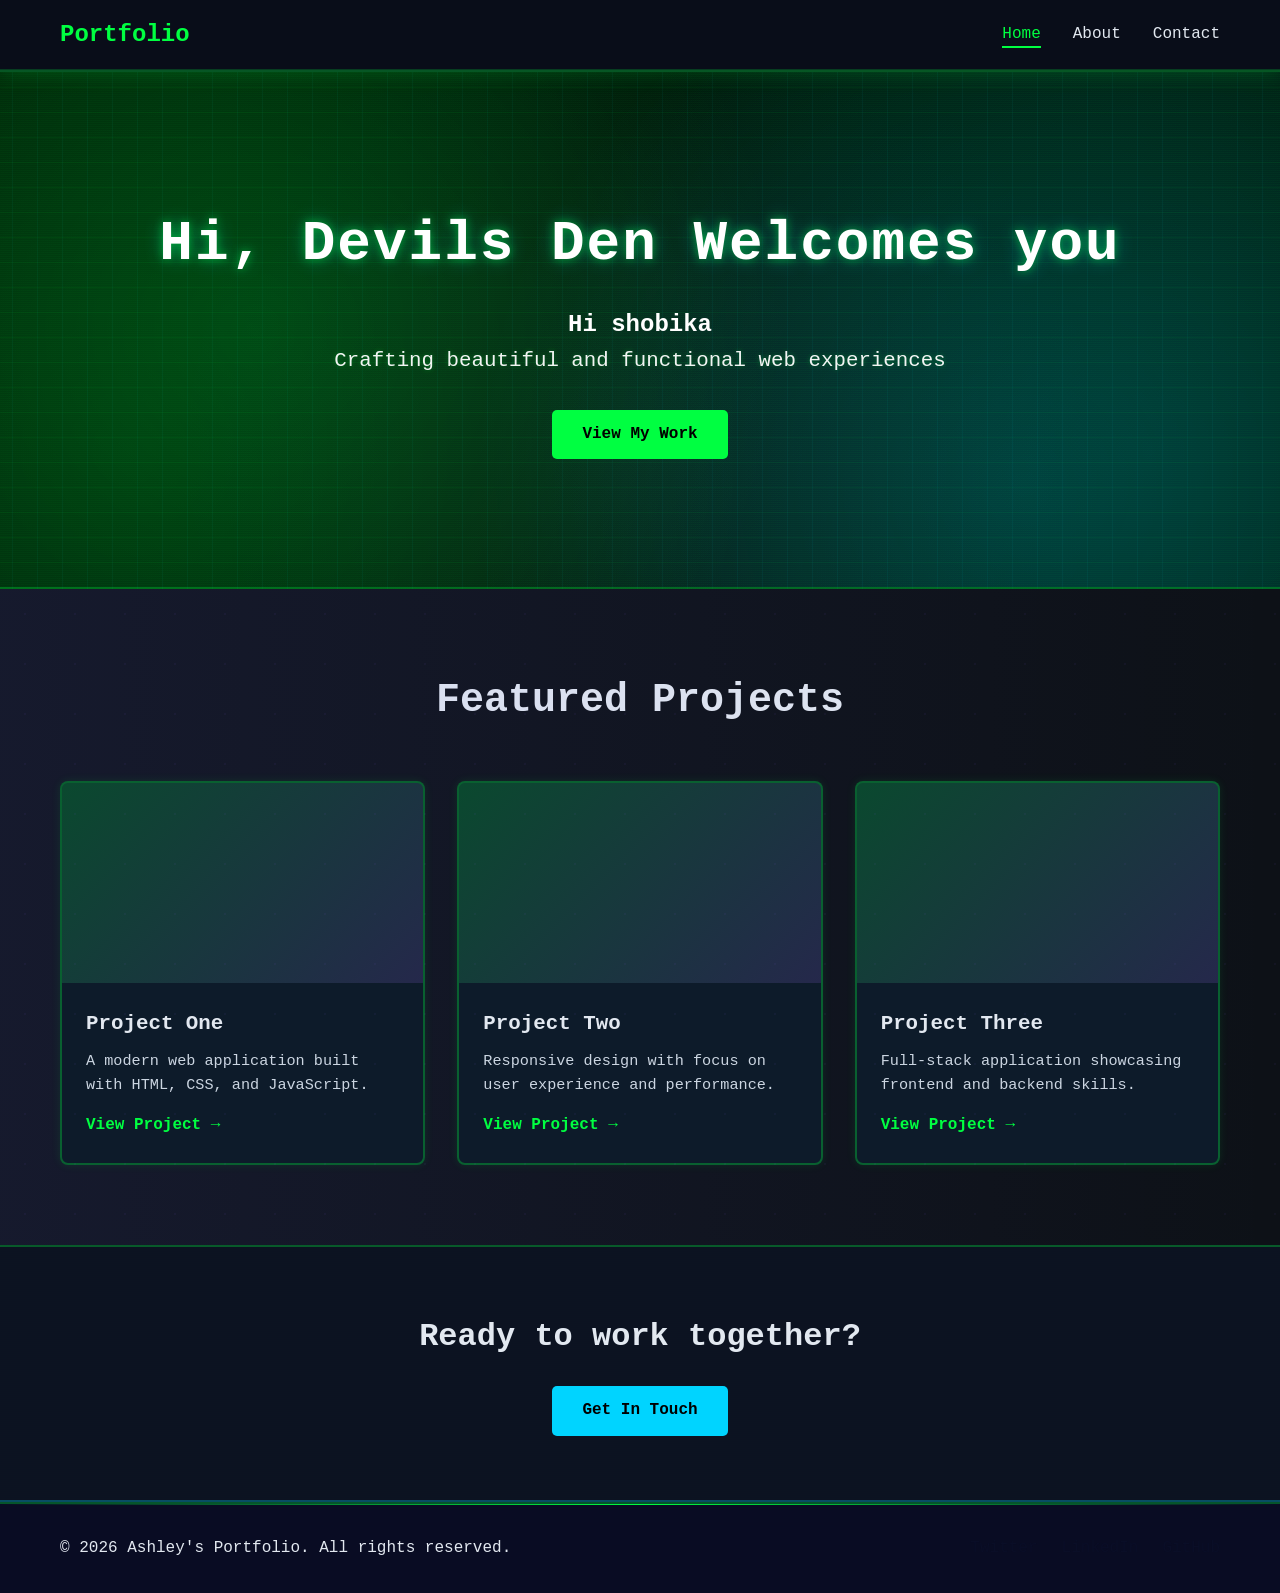
==== index.html @ 5961b8ac "Initial commit" ====
<!DOCTYPE html>
<html lang="en">
<head>
    <meta charset="UTF-8">
    <meta name="viewport" content="width=device-width, initial-scale=1.0">
    <title>Personal Portfolio - Home</title>
    <link rel="stylesheet" href="styles.css">
</head>
<body>
    <!-- Matrix falling code effect -->
    <div class="matrix-container" id="matrixContainer"></div>

    <!-- Navigation -->
    <nav class="navbar">
        <div class="container">
            <div class="logo">Portfolio</div>
            <ul class="nav-links">
                <li><a href="index.html" class="active">Home</a></li>
                <li><a href="about.html">About</a></li>
                <li><a href="contact.html">Contact</a></li>
            </ul>
        </div>
    </nav>

    <!-- Hero Section -->
    <section class="hero">
        <div class="container">
            <h1>Hi, Devils Den Welcomes you</h1>
            <h2>Hi shobika </h2>
            <p>Crafting beautiful and functional web experiences</p>
            <a href="#projects" class="btn btn-primary">View My Work</a>
        </div>
    </section>

    <!-- Featured Projects -->
    <section id="projects" class="projects">
        <div class="container">
            <h2>Featured Projects</h2>
            <div class="projects-grid">
                <div class="project-card">
                    <div class="project-image"></div>
                    <h3>Project One</h3>
                    <p>A modern web application built with HTML, CSS, and JavaScript.</p>
                    <a href="#" class="link">View Project →</a>
                </div>
                <div class="project-card">
                    <div class="project-image"></div>
                    <h3>Project Two</h3>
                    <p>Responsive design with focus on user experience and performance.</p>
                    <a href="#" class="link">View Project →</a>
                </div>
                <div class="project-card">
                    <div class="project-image"></div>
                    <h3>Project Three</h3>
                    <p>Full-stack application showcasing frontend and backend skills.</p>
                    <a href="#" class="link">View Project →</a>
                </div>
            </div>
        </div>
    </section>

    <!-- Call to Action -->
    <section class="cta">
        <div class="container">
            <h2>Ready to work together?</h2>
            <a href="contact.html" class="btn btn-secondary">Get In Touch</a>
        </div>
    </section>

    <!-- Footer -->
    <footer class="footer">
        <div class="container">
            <p>&copy; 2026 Ashley's Portfolio. All rights reserved.</p>
            <div class="social-links">
                <a href="#" target="_blank">Twitter</a>
                <a href="#" target="_blank">LinkedIn</a>
                <a href="#" target="_blank">GitHub</a>
            </div>
        </div>
    </footer>

    <script src="script.js"></script>
</body>
</html>
---- styles.css ----
/* ============================================
   GENERAL STYLES
   ============================================ */

* {
    margin: 0;
    padding: 0;
    box-sizing: border-box;
}

/* Matrix falling code container */
.matrix-container {
    position: fixed;
    top: 0;
    left: 0;
    width: 100%;
    height: 100%;
    pointer-events: none;
    z-index: 0;
    overflow: hidden;
}

.matrix-char {
    position: absolute;
    color: var(--primary-color);
    font-family: 'Courier New', monospace;
    font-size: 20px;
    text-shadow: 0 0 10px var(--primary-color);
    opacity: 0;
    font-weight: bold;
    letter-spacing: 2px;
}

.matrix-char.falling {
    animation: matrix-fall linear forwards;
}

:root {
    --primary-color: #00ff41;
    --secondary-color: #0a0e27;
    --accent-color: #00d4ff;
    --text-color: #e2e8f0;
    --light-bg: #0d1117;
    --white: #0a0e27;
    --border-color: #00ff41;
    --transition: all 0.3s ease;
    --dark-bg: #010409;
    --card-bg: #0d1b2a;
    --neon-green: #00ff41;
    --neon-cyan: #00d4ff;
    --neon-purple: #b026ff;
}

html {
    scroll-behavior: smooth;
}

body {
    font-family: 'Courier New', monospace;
    color: var(--text-color);
    line-height: 1.6;
    background: #000000;
    background-image: 
        repeating-linear-gradient(
            0deg,
            rgba(0, 255, 65, 0.03) 0px,
            rgba(0, 255, 65, 0.03) 1px,
            transparent 1px,
            transparent 2px
        );
    animation: scanlines 8s linear infinite;
    min-height: 100vh;
    position: relative;
    overflow-x: hidden;
}

/* Hacker matrix effect background */
body::before {
    content: '';
    position: fixed;
    top: 0;
    left: 0;
    width: 100%;
    height: 100%;
    background: radial-gradient(circle at 10% 50%, rgba(0, 255, 65, 0.1) 0%, transparent 50%),
                radial-gradient(circle at 90% 50%, rgba(0, 212, 255, 0.1) 0%, transparent 50%),
                radial-gradient(circle at 50% 50%, rgba(176, 38, 255, 0.05) 0%, transparent 60%);
    animation: cyber-glow 15s ease-in-out infinite;
    pointer-events: none;
    z-index: 0;
}

body::after {
    content: '';
    position: fixed;
    top: 0;
    left: 0;
    width: 100%;
    height: 100%;
    background-image: 
        linear-gradient(0deg, transparent 24%, rgba(0, 255, 65, 0.05) 25%, rgba(0, 255, 65, 0.05) 26%, transparent 27%, transparent 74%, rgba(0, 255, 65, 0.05) 75%, rgba(0, 255, 65, 0.05) 76%, transparent 77%, transparent),
        linear-gradient(90deg, transparent 24%, rgba(0, 212, 255, 0.05) 25%, rgba(0, 212, 255, 0.05) 26%, transparent 27%, transparent 74%, rgba(0, 212, 255, 0.05) 75%, rgba(0, 212, 255, 0.05) 76%, transparent 77%, transparent);
    background-size: 50px 50px;
    animation: grid-move 20s linear infinite;
    pointer-events: none;
    z-index: 0;
}

/* Ensure content appears above background effects */
.navbar,
section {
    position: relative;
    z-index: 1;
}

.container {
    max-width: 1200px;
    margin: 0 auto;
    padding: 0 20px;
}

/* ============================================
   NAVIGATION
   ============================================ */

.navbar {
    background-color: rgba(10, 14, 27, 0.95);
    backdrop-filter: blur(10px);
    box-shadow: 0 0 20px rgba(0, 255, 65, 0.2), inset 0 -1px 0 rgba(0, 255, 65, 0.2);
    position: sticky;
    top: 0;
    z-index: 1000;
    border-bottom: 2px solid rgba(0, 255, 65, 0.3);
}

.navbar .container {
    display: flex;
    justify-content: space-between;
    align-items: center;
    padding: 1rem 20px;
}

.logo {
    font-size: 1.5rem;
    font-weight: bold;
    color: var(--primary-color);
}

.nav-links {
    display: flex;
    list-style: none;
    gap: 2rem;
}

.nav-links a {
    text-decoration: none;
    color: var(--text-color);
    font-weight: 500;
    transition: var(--transition);
    position: relative;
}

.nav-links a::after {
    content: '';
    position: absolute;
    bottom: -5px;
    left: 0;
    width: 0;
    height: 2px;
    background-color: var(--primary-color);
    transition: var(--transition);
}

.nav-links a:hover::after,
.nav-links a.active::after {
    width: 100%;
}

.nav-links a:hover,
.nav-links a.active {
    color: var(--primary-color);
}

/* ============================================
   BUTTONS
   ============================================ */

.btn {
    display: inline-block;
    padding: 12px 30px;
    border-radius: 5px;
    text-decoration: none;
    font-weight: 600;
    transition: var(--transition);
    border: none;
    cursor: pointer;
    font-size: 1rem;
}

.btn-primary {
    background-color: var(--primary-color);
    color: #000000;
    font-weight: bold;
}

.btn-primary:hover {
    background-color: #00ff41;
    transform: translateY(-2px);
    box-shadow: 0 0 20px rgba(0, 255, 65, 0.5), 0 0 40px rgba(0, 255, 65, 0.3);
}

.btn-secondary {
    background-color: var(--accent-color);
    color: #000000;
    font-weight: bold;
}

.btn-secondary:hover {
    background-color: #00d4ff;
    transform: translateY(-2px);
    box-shadow: 0 0 20px rgba(0, 212, 255, 0.5), 0 0 40px rgba(0, 212, 255, 0.3);
}

/* ============================================
   HERO SECTION (HOME PAGE)
   ============================================ */

.hero {
    background: linear-gradient(135deg, rgba(0, 255, 65, 0.1) 0%, rgba(0, 212, 255, 0.1) 100%);
    background-size: 400% 400%;
    animation: cyber-shift 10s ease infinite;
    color: #ffffff;
    padding: 8rem 0;
    text-align: center;
    position: relative;
    overflow: hidden;
    border-bottom: 2px solid rgba(0, 255, 65, 0.3);
}

.hero::before {
    content: '';
    position: absolute;
    top: 0;
    left: 0;
    right: 0;
    bottom: 0;
    background: radial-gradient(circle at 20% 50%, rgba(0, 255, 65, 0.15) 0%, transparent 50%),
                radial-gradient(circle at 80% 80%, rgba(0, 212, 255, 0.15) 0%, transparent 50%);
    animation: cyber-pulse 6s ease-in-out infinite;
    pointer-events: none;
}

.hero > .container {
    position: relative;
    z-index: 1;
}

.hero h1 {
    font-size: 3.5rem;
    margin-bottom: 1rem;
    font-weight: bold;
    text-shadow: 0 0 10px rgba(0, 255, 65, 0.5), 0 0 20px rgba(0, 212, 255, 0.3);
    letter-spacing: 2px;
}

.hero p {
    font-size: 1.3rem;
    margin-bottom: 2rem;
    opacity: 0.95;
    text-shadow: 0 0 5px rgba(0, 255, 65, 0.3);
}

/* ============================================
   PROJECTS SECTION
   ============================================ */

.projects {
    padding: 5rem 0;
    background-color: var(--light-bg);
    position: relative;
    overflow: hidden;
}

.projects::before {
    content: '';
    position: absolute;
    top: 0;
    left: -100%;
    width: 200%;
    height: 100%;
    background: linear-gradient(90deg, transparent, rgba(99, 102, 241, 0.1), transparent);
    animation: shimmer 8s infinite;
    pointer-events: none;
}

.projects::after {
    content: '';
    position: absolute;
    top: 0;
    right: -100%;
    width: 200%;
    height: 100%;
    background: radial-gradient(circle, rgba(139, 92, 246, 0.05) 1px, transparent 1px);
    background-size: 50px 50px;
    animation: drift 20s linear infinite;
    pointer-events: none;
}

.projects h2 {
    font-size: 2.5rem;
    text-align: center;
    margin-bottom: 3rem;
    color: var(--text-color);
}

.projects-grid {
    display: grid;
    grid-template-columns: repeat(auto-fit, minmax(300px, 1fr));
    gap: 2rem;
}

.project-card {
    background-color: var(--card-bg);
    border-radius: 8px;
    overflow: hidden;
    box-shadow: 0 0 10px rgba(0, 255, 65, 0.1);
    transition: var(--transition);
    border: 2px solid rgba(0, 255, 65, 0.3);
    position: relative;
}

.project-card::after {
    content: '';
    position: absolute;
    top: 0;
    left: -100%;
    width: 100%;
    height: 100%;
    background: linear-gradient(90deg, transparent, rgba(0, 255, 65, 0.3), transparent);
    animation: shine 3s infinite;
    pointer-events: none;
}

.project-card:hover {
    transform: translateY(-5px);
    box-shadow: 0 0 20px rgba(0, 255, 65, 0.5), 0 0 30px rgba(0, 212, 255, 0.3);
    border-color: rgba(0, 255, 65, 0.8);
}

.project-image {
    width: 100%;
    height: 200px;
    background: linear-gradient(-45deg, rgba(0, 255, 65, 0.2), rgba(0, 212, 255, 0.2), rgba(176, 38, 255, 0.2), rgba(0, 255, 65, 0.2));
    background-size: 400% 400%;
    animation: cyber-shift 8s ease infinite;
}

.project-card h3 {
    padding: 1.5rem 1.5rem 0.5rem;
    font-size: 1.3rem;
}

.project-card p {
    padding: 0 1.5rem;
    color: #cbd5e1;
    font-size: 0.95rem;
}

.project-card .link {
    display: inline-block;
    padding: 1rem 1.5rem 1.5rem;
    color: var(--primary-color);
    text-decoration: none;
    font-weight: 600;
    transition: var(--transition);
}

.project-card .link:hover {
    color: #1d4ed8;
}

/* ============================================
   CTA SECTION
   ============================================ */

.cta {
    background-color: rgba(15, 23, 42, 0.8);
    color: var(--text-color);
    padding: 4rem 0;
    text-align: center;
    border-top: 2px solid rgba(0, 255, 65, 0.3);
    border-bottom: 2px solid rgba(0, 212, 255, 0.3);
}

.cta h2 {
    font-size: 2rem;
    margin-bottom: 1.5rem;
}

/* ============================================
   ABOUT PAGE HERO
   ============================================ */

.about-hero {
    background: linear-gradient(-45deg, #667eea, #764ba2, #6366f1, #8b5cf6);
    background-size: 400% 400%;
    animation: gradient-shift 8s ease infinite;
    color: #ffffff;
    padding: 5rem 0;
    text-align: center;
}

.about-hero h1 {
    font-size: 3rem;
    margin-bottom: 1rem;
}

.about-hero p {
    font-size: 1.2rem;
    opacity: 0.95;
}

/* ============================================
   BIO SECTION
   ============================================ */

.bio {
    padding: 5rem 0;
}

.bio-content {
    max-width: 800px;
    margin: 0 auto;
}

.bio-text h2 {
    font-size: 2rem;
    margin-bottom: 1.5rem;
    color: var(--text-color);
}

.bio-text p {
    font-size: 1.1rem;
    margin-bottom: 1.5rem;
    line-height: 1.8;
    color: #cbd5e1;
}

/* ============================================
   SKILLS SECTION
   ============================================ */

.skills {
    padding: 5rem 0;
    background-color: var(--light-bg);
}

.skills h2 {
    font-size: 2.5rem;
    text-align: center;
    margin-bottom: 3rem;
    color: var(--text-color);
}

.skills-grid {
    display: grid;
    grid-template-columns: repeat(auto-fit, minmax(250px, 1fr));
    gap: 2rem;
}

.skill-category {
    background-color: var(--card-bg);
    padding: 2rem;
    border-radius: 8px;
    box-shadow: 0 0 10px rgba(0, 255, 65, 0.1);
    border: 2px solid rgba(0, 255, 65, 0.3);
    position: relative;
    overflow: hidden;
    transition: var(--transition);
}

.skill-category::before {
    content: '';
    position: absolute;
    top: -50%;
    right: -50%;
    width: 200%;
    height: 200%;
    background: radial-gradient(circle, rgba(0, 255, 65, 0.1) 1px, transparent 1px);
    background-size: 20px 20px;
    animation: rotate 20s linear infinite;
    opacity: 0.5;
    pointer-events: none;
}

.skill-category:hover {
    border-color: rgba(0, 255, 65, 0.8);
    box-shadow: 0 0 20px rgba(0, 255, 65, 0.4);
}

.skill-category h3 {
    font-size: 1.3rem;
    color: var(--primary-color);
    margin-bottom: 1rem;
}

.skill-category ul {
    list-style: none;
}

.skill-category li {
    padding: 0.5rem 0;
    color: #cbd5e1;
    padding-left: 1.5rem;
    position: relative;
}

.skill-category li::before {
    content: '✓';
    position: absolute;
    left: 0;
    color: var(--primary-color);
    font-weight: bold;
}

/* ============================================
   EXPERIENCE SECTION
   ============================================ */

.experience {
    padding: 5rem 0;
    position: relative;
    overflow: hidden;
}

.experience::before {
    content: '';
    position: absolute;
    left: 0;
    top: 0;
    width: 3px;
    height: 100%;
    background: linear-gradient(180deg, transparent, var(--primary-color), transparent);
    animation: timeline-glow 3s ease-in-out infinite;
}

.experience h2 {
    font-size: 2.5rem;
    text-align: center;
    margin-bottom: 3rem;
    color: var(--text-color);
}

.timeline {
    max-width: 800px;
    margin: 0 auto;
}

.timeline-item {
    padding: 2rem;
    border-left: 3px solid var(--primary-color);
    margin-bottom: 2rem;
    background-color: var(--card-bg);
    border-radius: 0 8px 8px 0;
    transition: var(--transition);
    border: 1px solid rgba(99, 102, 241, 0.2);
    border-left: 3px solid var(--primary-color);
    position: relative;
}

.timeline-item::before {
    content: '';
    position: absolute;
    left: -8px;
    top: 2rem;
    width: 16px;
    height: 16px;
    background: var(--primary-color);
    border-radius: 50%;
    box-shadow: 0 0 10px var(--primary-color);
    animation: pulse-dot 2s ease-in-out infinite;
}

.timeline-item:hover {
    background-color: rgba(99, 102, 241, 0.1);
    border-color: rgba(99, 102, 241, 0.5);
}

.timeline-date {
    color: var(--primary-color);
    font-weight: bold;
    font-size: 0.9rem;
    margin-bottom: 0.5rem;
}

.timeline-item h3 {
    font-size: 1.3rem;
    color: var(--primary-color);
    margin-bottom: 0.5rem;
}

.timeline-item p {
    color: #cbd5e1;
}

/* ============================================
   CONTACT PAGE
   ============================================ */

.contact-hero {
    background: linear-gradient(-45deg, #667eea, #764ba2, #6366f1, #8b5cf6);
    background-size: 400% 400%;
    animation: gradient-shift 8s ease infinite;
    color: #ffffff;
    padding: 5rem 0;
    text-align: center;
}

.contact-hero h1 {
    font-size: 3rem;
    margin-bottom: 1rem;
}

.contact-hero p {
    font-size: 1.2rem;
    opacity: 0.95;
}

.contact-content {
    padding: 5rem 0;
}

.contact-wrapper {
    display: grid;
    grid-template-columns: 1fr 1fr;
    gap: 3rem;
    max-width: 1000px;
    margin: 0 auto;
}

/* ============================================
   CONTACT FORM
   ============================================ */

.contact-form-section h2 {
    font-size: 1.8rem;
    margin-bottom: 2rem;
    color: var(--secondary-color);
}

.contact-form {
    display: flex;
    flex-direction: column;
}

.form-group {
    margin-bottom: 1.5rem;
    display: flex;
    flex-direction: column;
}

.form-group label {
    font-weight: 600;
    margin-bottom: 0.5rem;
    color: var(--text-color);
}

.form-group input,
.form-group textarea {
    padding: 0.75rem;
    border: 1px solid var(--border-color);
    border-radius: 5px;
    font-size: 1rem;
    font-family: inherit;
    transition: var(--transition);
    background-color: rgba(30, 41, 59, 0.5);
    color: var(--text-color);
}

.form-group input:focus,
.form-group textarea:focus {
    outline: none;
    border-color: var(--primary-color);
    box-shadow: 0 0 0 3px rgba(37, 99, 235, 0.1);
}

/* ============================================
   CONTACT INFO
   ============================================ */

.contact-info-section h2 {
    font-size: 1.8rem;
    margin-bottom: 2rem;
    color: var(--secondary-color);
}

.contact-info {
    display: flex;
    flex-direction: column;
    gap: 1.5rem;
}

.info-item h3 {
    font-size: 1.1rem;
    color: var(--primary-color);
    margin-bottom: 0.5rem;
}

.info-item p {
    color: #cbd5e1;
}

.info-item a {
    color: var(--primary-color);
    text-decoration: none;
    transition: var(--transition);
}

.info-item a:hover {
    color: #1d4ed8;
}

/* ============================================
   SOCIAL LINKS
   ============================================ */

.social-links {
    display: flex;
    gap: 1.5rem;
    justify-content: center;
    align-items: center;
}

.social-links a {
    color: var(--white);
    text-decoration: none;
    transition: var(--transition);
}

.social-links a:hover {
    opacity: 0.8;
    transform: translateY(-2px);
}

.social-links-large {
    display: flex;
    flex-direction: column;
    gap: 1rem;
}

.social-icon {
    display: inline-block;
    padding: 0.75rem 1.5rem;
    background-color: rgba(99, 102, 241, 0.1);
    color: var(--primary-color);
    text-decoration: none;
    border-radius: 5px;
    transition: var(--transition);
    font-weight: 500;
    border: 1px solid rgba(99, 102, 241, 0.3);
    position: relative;
    overflow: hidden;
}

.social-icon::before {
    content: '';
    position: absolute;
    top: 50%;
    left: 50%;
    width: 0;
    height: 0;
    background: radial-gradient(circle, rgba(255, 255, 255, 0.3), transparent);
    border-radius: 50%;
    transform: translate(-50%, -50%);
    transition: width 0.6s, height 0.6s;
}

.social-icon:hover::before {
    width: 300px;
    height: 300px;
}

.social-icon:hover {
    background-color: var(--primary-color);
    color: var(--white);
    transform: translateX(5px);
}

/* ============================================
   FOOTER
   ============================================ */

.footer {
    background-color: rgba(10, 14, 39, 0.9);
    color: var(--text-color);
    padding: 2rem 0;
    text-align: center;
    border-top: 2px solid rgba(0, 255, 65, 0.3);
    position: relative;
    overflow: hidden;
}

.footer::before {
    content: '';
    position: absolute;
    top: 0;
    left: 0;
    right: 0;
    height: 1px;
    background: linear-gradient(90deg, transparent, var(--primary-color), transparent);
    animation: shimmer 2s ease-in-out infinite;
}

.footer .container {
    display: flex;
    justify-content: space-between;
    align-items: center;
}

.footer p {
    margin: 0;
}

/* ============================================
   RESPONSIVE DESIGN
   ============================================ */

@media (max-width: 768px) {
    .nav-links {
        gap: 1rem;
    }

    .hero h1 {
        font-size: 2.5rem;
    }

    .hero p {
        font-size: 1rem;
    }

    .projects h2,
    .skills h2,
    .experience h2 {
        font-size: 2rem;
    }

    .about-hero h1 {
        font-size: 2rem;
    }

    .contact-hero h1 {
        font-size: 2rem;
    }

    .contact-wrapper {
        grid-template-columns: 1fr;
    }

    .footer .container {
        flex-direction: column;
        gap: 1rem;
    }

    .skills-grid,
    .projects-grid {
        grid-template-columns: 1fr;
    }

    .social-links {
        flex-wrap: wrap;
    }
}

/* ============================================
   ANIMATIONS
   ============================================ */

@keyframes gradient-shift {
    0% {
        background-position: 0% 50%;
    }
    50% {
        background-position: 100% 50%;
    }
    100% {
        background-position: 0% 50%;
    }
}

@keyframes float {
    0%, 100% {
        transform: translateY(0px);
    }
    50% {
        transform: translateY(20px);
    }
}

@keyframes pulse {
    0%, 100% {
        opacity: 1;
    }
    50% {
        opacity: 0.5;
    }
}

@keyframes glow {
    0%, 100% {
        box-shadow: 0 0 5px rgba(99, 102, 241, 0.5);
    }
    50% {
        box-shadow: 0 0 20px rgba(99, 102, 241, 0.8);
    }
}

@keyframes float-bg {
    0%, 100% {
        transform: translate(0, 0);
    }
    25% {
        transform: translate(-30px, -30px);
    }
    50% {
        transform: translate(-50px, 0);
    }
    75% {
        transform: translate(-30px, 30px);
    }
}

@keyframes float-bg-alt {
    0%, 100% {
        transform: translate(0, 0);
    }
    25% {
        transform: translate(30px, 30px);
    }
    50% {
        transform: translate(50px, 0);
    }
    75% {
        transform: translate(30px, -30px);
    }
}

@keyframes shimmer {
    0% {
        left: -100%;
    }
    100% {
        left: 100%;
    }
}

@keyframes drift {
    0% {
        right: -100%;
    }
    100% {
        right: 100%;
    }
}

@keyframes particles {
    0% {
        transform: translateY(0) translateX(0);
        opacity: 1;
    }
    100% {
        transform: translateY(-100vh) translateX(100px);
        opacity: 0;
    }
}

@keyframes bubble {
    0% {
        transform: translateY(0) scale(1);
        opacity: 0;
    }
    10% {
        opacity: 1;
    }
    90% {
        opacity: 1;
    }
    100% {
        transform: translateY(-100vh) scale(0.5);
        opacity: 0;
    }
}

@keyframes rotate {
    0% {
        transform: rotate(0deg);
    }
    100% {
        transform: rotate(360deg);
    }
}

@keyframes shine {
    0% {
        left: -100%;
    }
    100% {
        left: 100%;
    }
}

@keyframes timeline-glow {
    0%, 100% {
        opacity: 0.3;
    }
    50% {
        opacity: 1;
    }
}

@keyframes pulse-dot {
    0%, 100% {
        transform: scale(1);
        box-shadow: 0 0 10px var(--primary-color);
    }
    50% {
        transform: scale(1.2);
        box-shadow: 0 0 20px var(--primary-color);
    }
}

@keyframes scanlines {
    0% {
        background-position: 0 0;
    }
    100% {
        background-position: 0 10px;
    }
}

@keyframes grid-move {
    0% {
        background-position: 0 0, 0 0;
    }
    100% {
        background-position: 50px 50px, 50px 50px;
    }
}

@keyframes cyber-glow {
    0%, 100% {
        opacity: 0.5;
    }
    50% {
        opacity: 1;
    }
}

@keyframes cyber-shift {
    0% {
        background-position: 0% 50%;
    }
    50% {
        background-position: 100% 50%;
    }
    100% {
        background-position: 0% 50%;
    }
}

@keyframes cyber-pulse {
    0%, 100% {
        transform: scale(1);
    }
    50% {
        transform: scale(1.1);
    }
}

@keyframes matrix-fall {
    0% {
        top: -100%;
        opacity: 0;
    }
    10% {
        opacity: 1;
    }
    90% {
        opacity: 1;
    }
    100% {
        top: 100vh;
        opacity: 0;
    }
}

@media (max-width: 480px) {
    .container {
        padding: 0 15px;
    }

    .navbar .container {
        flex-direction: column;
        gap: 1rem;
    }

    .nav-links {
        gap: 0.5rem;
        font-size: 0.9rem;
    }

    .hero h1 {
        font-size: 1.8rem;
    }

    .hero p {
        font-size: 0.9rem;
    }

    .btn {
        padding: 10px 20px;
        font-size: 0.9rem;
    }

    .projects h2,
    .skills h2,
    .experience h2 {
        font-size: 1.5rem;
    }

    .contact-form-section h2,
    .contact-info-section h2 {
        font-size: 1.3rem;
    }
}
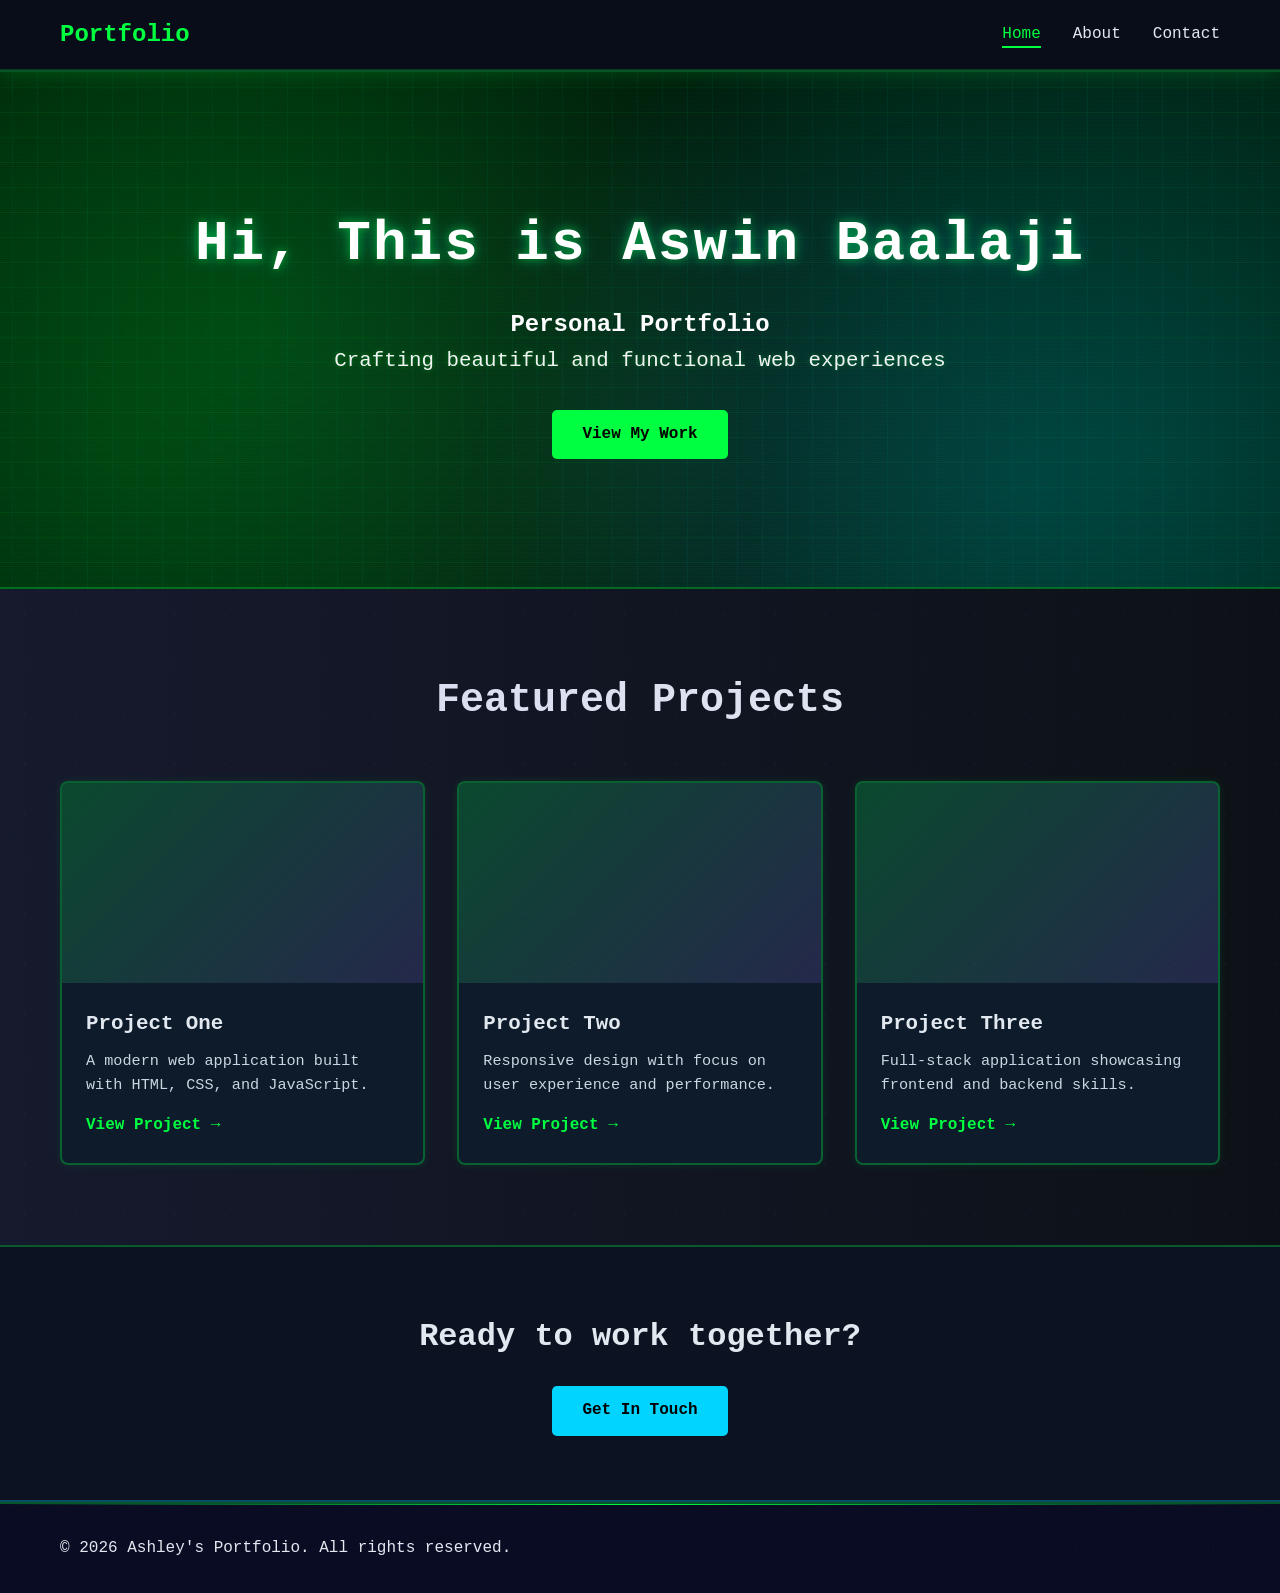
==== commit a0b95335: "hi" ====
--- a/index.html
+++ b/index.html
@@ -25,8 +25,8 @@
     <!-- Hero Section -->
     <section class="hero">
         <div class="container">
-            <h1>Hi, Devils Den Welcomes you</h1>
-            <h2>Hi shobika </h2>
+            <h1>Hi, This is Aswin Baalaji</h1>
+            <h2> Personal Portfolio</h2>
             <p>Crafting beautiful and functional web experiences</p>
             <a href="#projects" class="btn btn-primary">View My Work</a>
         </div>
